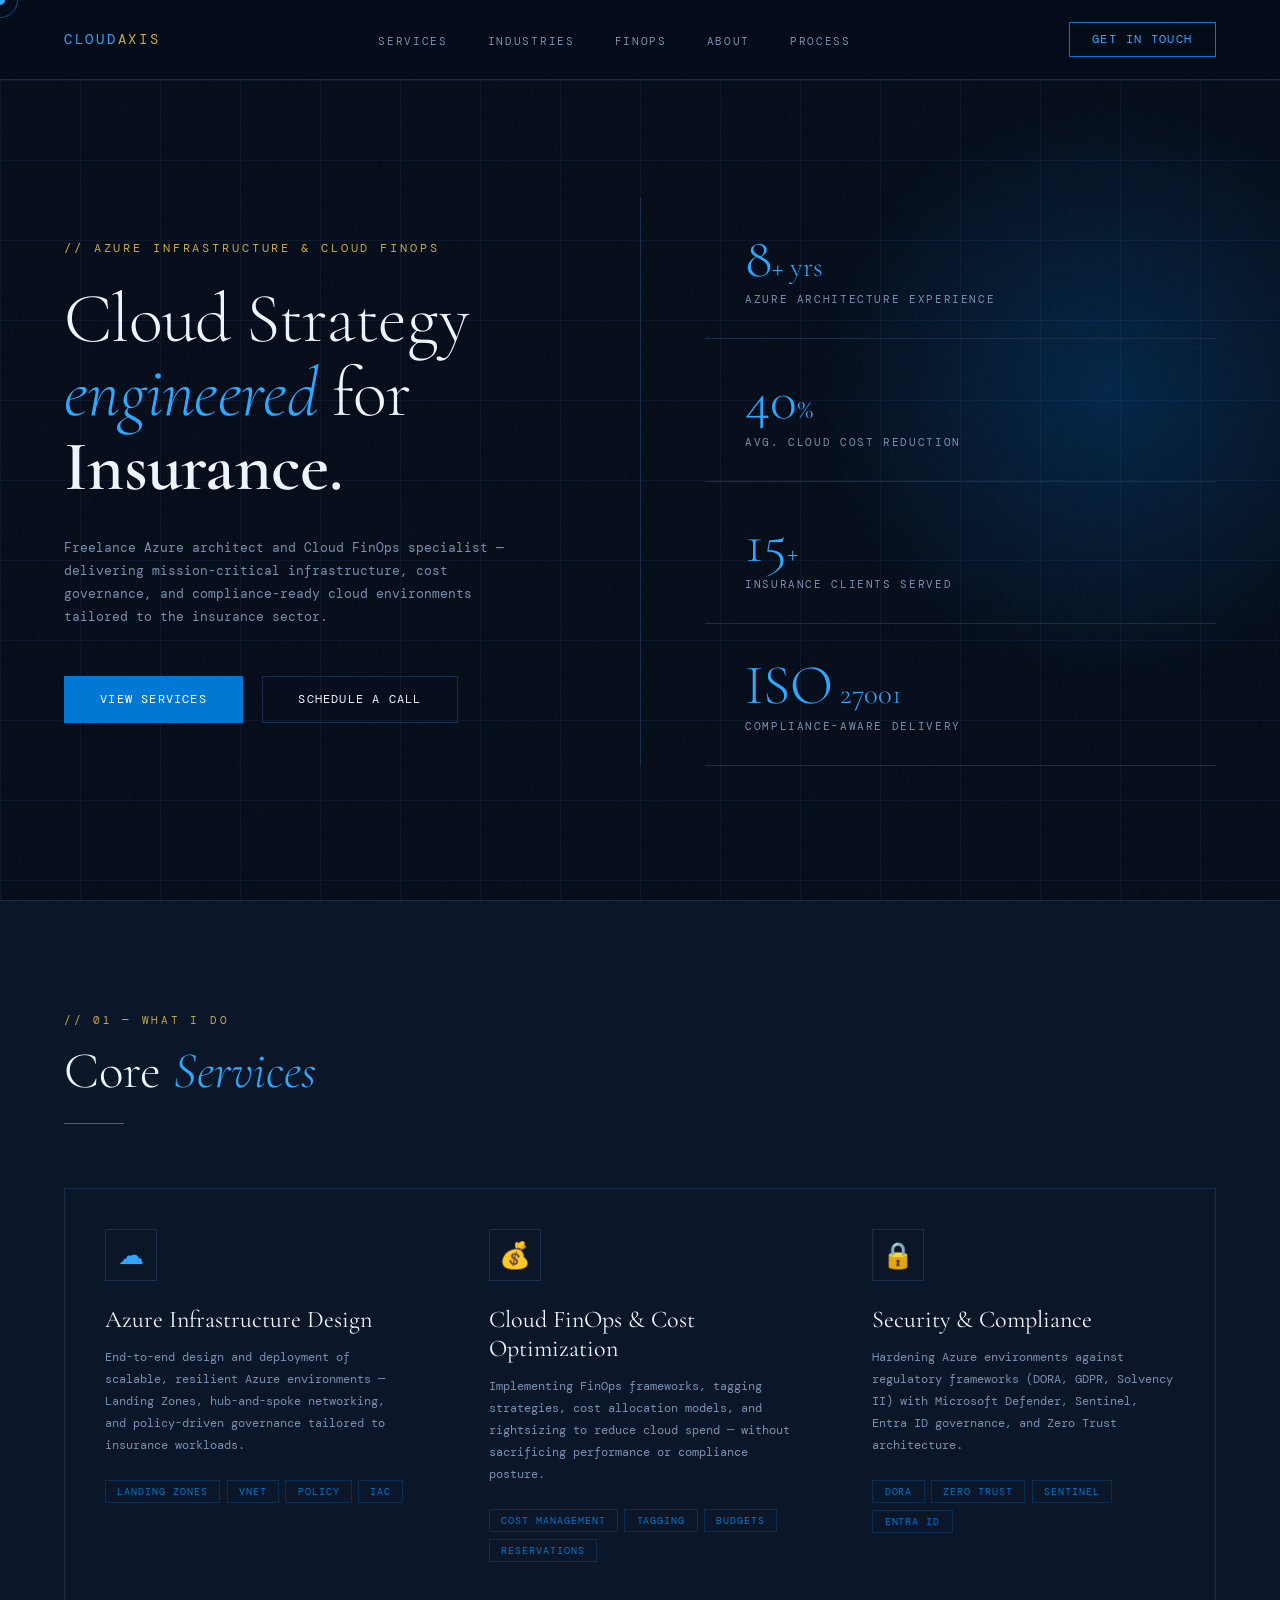
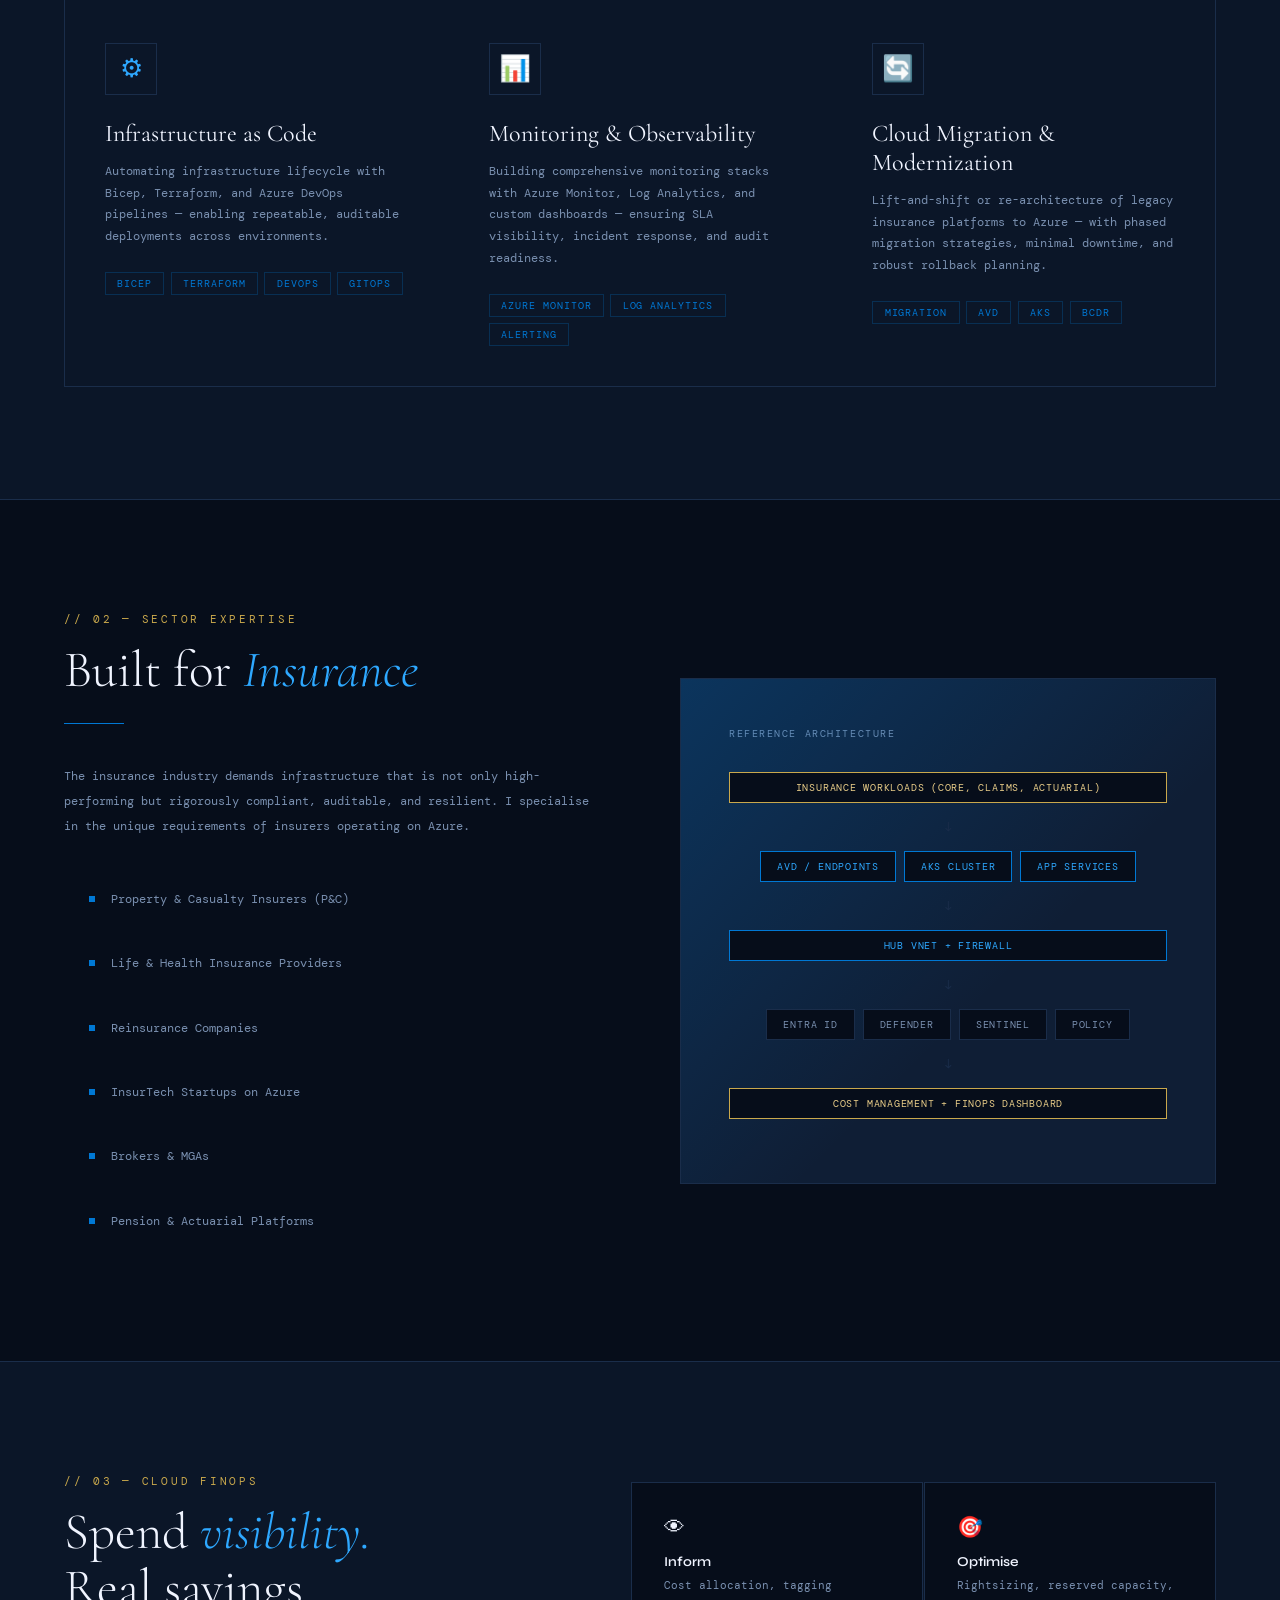
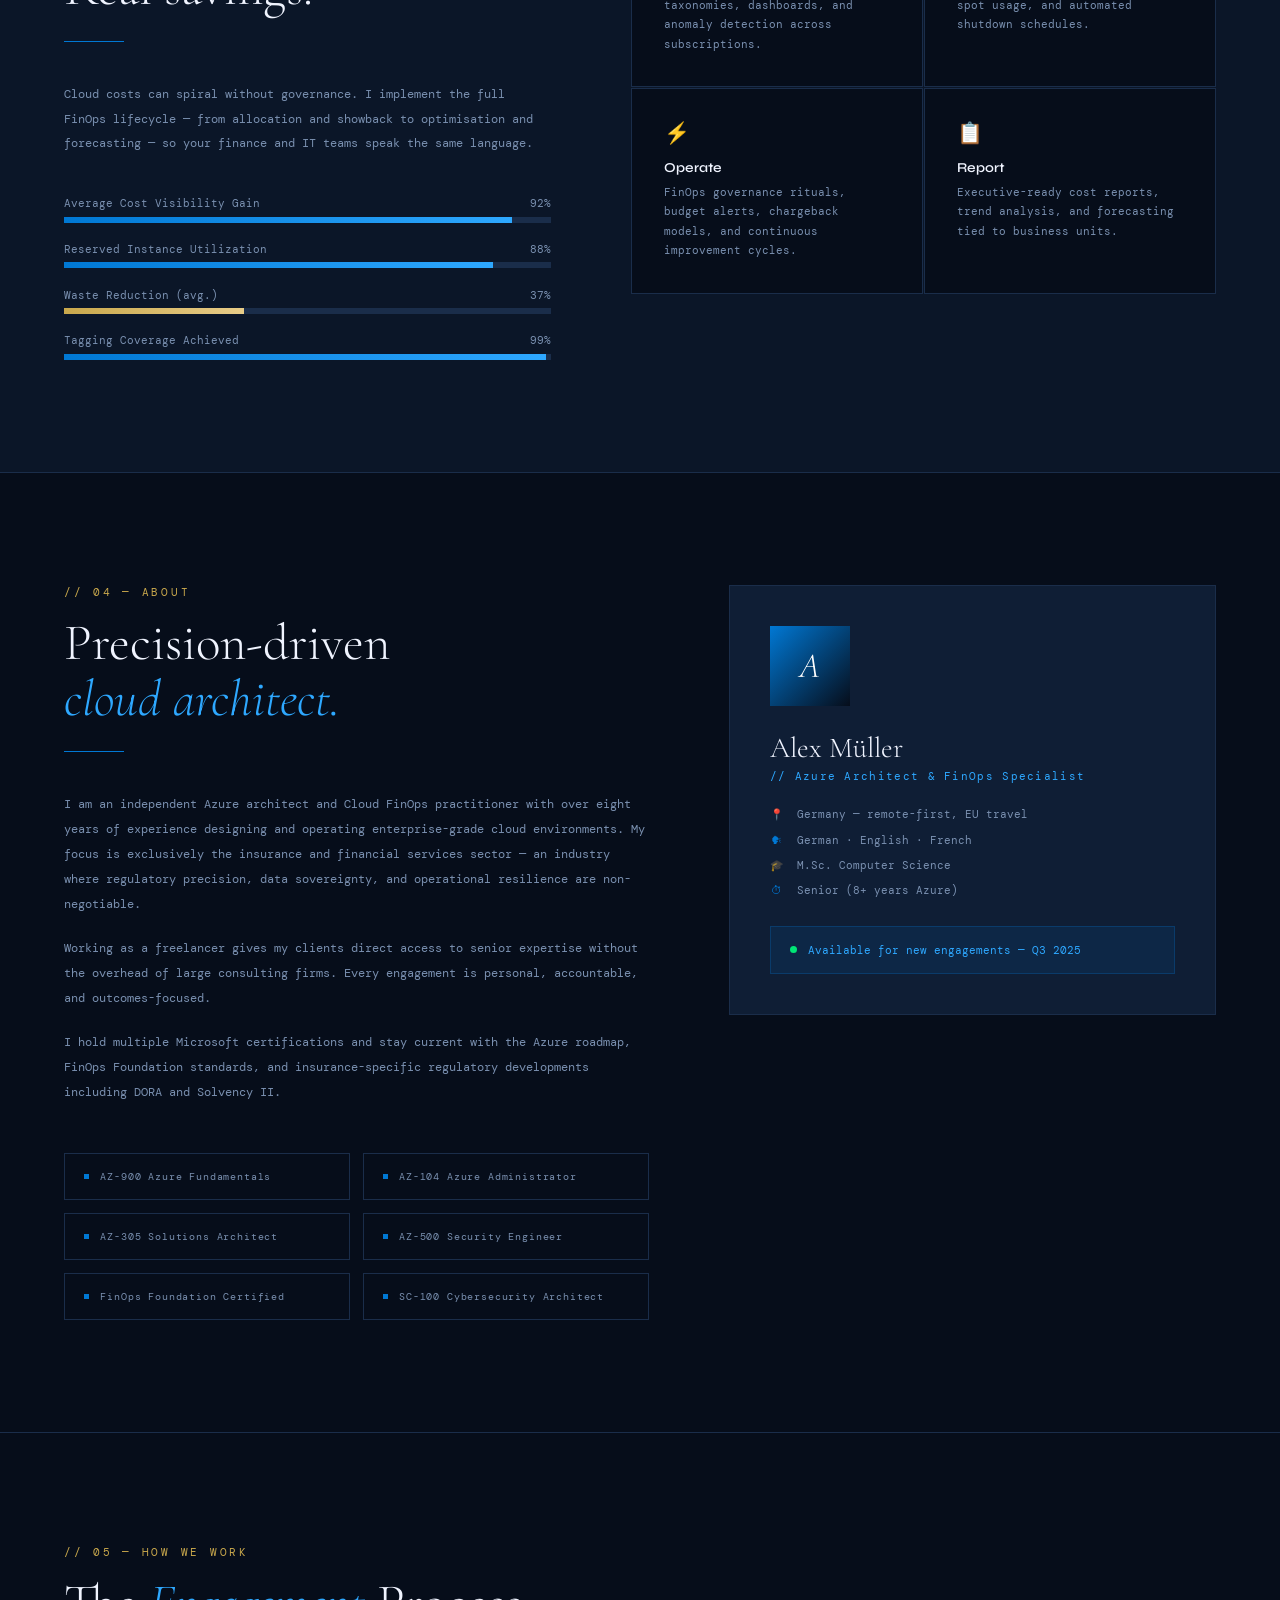
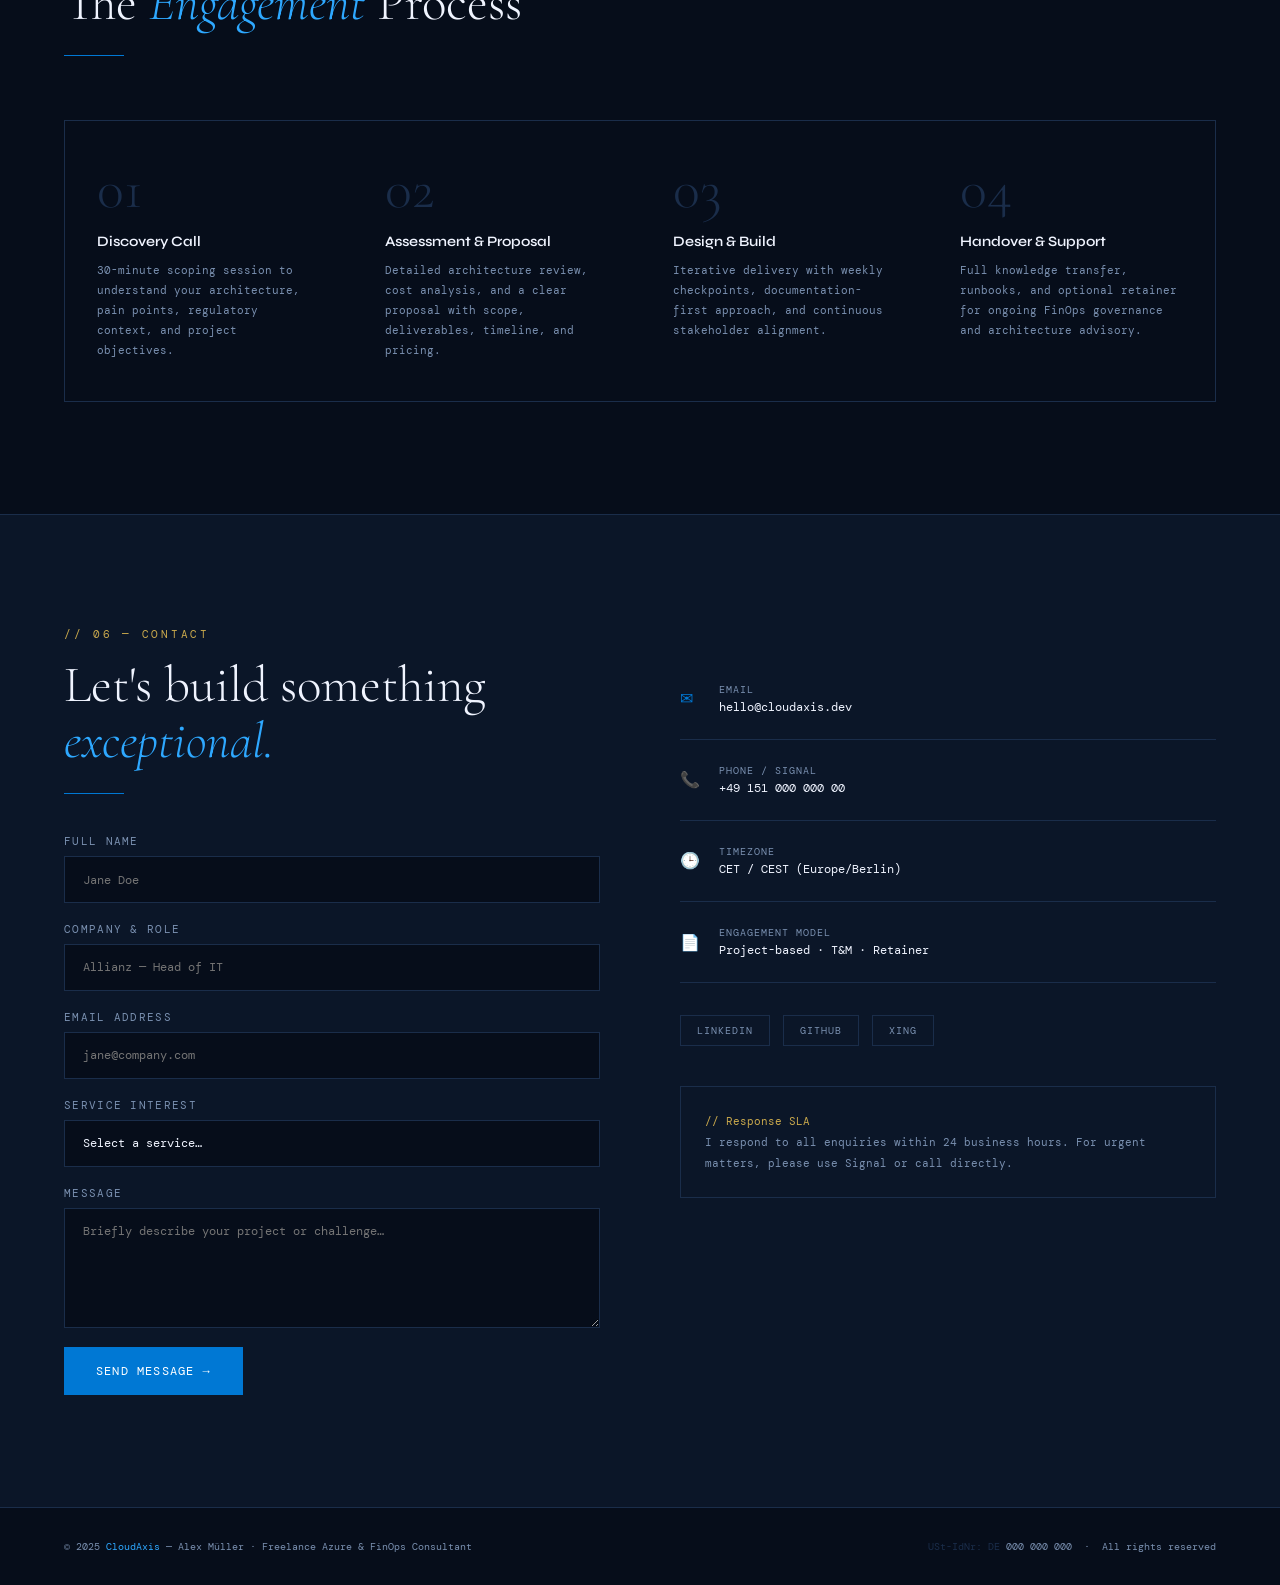
==== cloudaxis-website/index.html @ 3bf357a0 "Initial website draft via Claude" ====
<!DOCTYPE html>
<html lang="en">
<head>
  <meta charset="UTF-8" />
  <meta name="viewport" content="width=device-width, initial-scale=1.0" />
  <meta name="description" content="Freelance Azure Infrastructure & Cloud FinOps specialist for insurance companies. Expert in Azure architecture, cost optimisation, and regulatory compliance." />
  <meta name="author" content="Alex Müller" />

  <title>CloudAxis — Azure &amp; FinOps for Insurance</title>

  <!-- Fonts -->
  <link rel="preconnect" href="https://fonts.googleapis.com" />
  <link rel="preconnect" href="https://fonts.gstatic.com" crossorigin />
  <link href="https://fonts.googleapis.com/css2?family=Cormorant+Garamond:ital,wght@0,300;0,400;0,600;1,300;1,400&family=DM+Mono:wght@300;400;500&family=Syne:wght@400;600;700;800&display=swap" rel="stylesheet" />

  <!-- Stylesheet -->
  <link rel="stylesheet" href="assets/css/styles.css" />
</head>
<body>

  <!-- Custom Cursor -->
  <div id="cursor"></div>
  <div id="cursor-ring"></div>

  <!-- ── Navigation ───────────────────────────────────────── -->
  <nav>
    <div class="nav-logo">CLOUD<span>AXIS</span></div>
    <ul class="nav-links">
      <li><a href="#services">Services</a></li>
      <li><a href="#industries">Industries</a></li>
      <li><a href="#finops">FinOps</a></li>
      <li><a href="#about">About</a></li>
      <li><a href="#process">Process</a></li>
    </ul>
    <a class="nav-cta" href="#contact">Get in Touch</a>
  </nav>

  <!-- ── Hero ─────────────────────────────────────────────── -->
  <section id="hero">
    <div class="hero-glow"></div>

    <div class="hero-left">
      <p class="hero-eyebrow">// Azure Infrastructure &amp; Cloud FinOps</p>
      <h1 class="hero-title">
        Cloud Strategy<br>
        <em>engineered</em> for<br>
        <strong>Insurance.</strong>
      </h1>
      <p class="hero-sub">
        Freelance Azure architect and Cloud FinOps specialist — delivering
        mission-critical infrastructure, cost governance, and compliance-ready
        cloud environments tailored to the insurance sector.
      </p>
      <div class="hero-actions">
        <a href="#services" class="btn-primary">View Services</a>
        <a href="#contact"  class="btn-outline">Schedule a Call</a>
      </div>
    </div>

    <div class="hero-right">
      <div class="stat-card">
        <div class="stat-num">8<span>+ yrs</span></div>
        <div class="stat-label">Azure Architecture Experience</div>
      </div>
      <div class="stat-card">
        <div class="stat-num">40<span>%</span></div>
        <div class="stat-label">Avg. Cloud Cost Reduction</div>
      </div>
      <div class="stat-card">
        <div class="stat-num">15<span>+</span></div>
        <div class="stat-label">Insurance Clients Served</div>
      </div>
      <div class="stat-card">
        <div class="stat-num">ISO<span>&nbsp;27001</span></div>
        <div class="stat-label">Compliance-Aware Delivery</div>
      </div>
    </div>
  </section>

  <!-- ── Services ─────────────────────────────────────────── -->
  <section id="services">
    <div class="section-wrap">
      <p class="section-tag reveal">// 01 — What I Do</p>
      <h2 class="section-title reveal">Core <em>Services</em></h2>
      <div class="divider reveal"></div>

      <div class="services-grid">
        <div class="srv-card reveal">
          <div class="srv-icon">☁</div>
          <h3 class="srv-title">Azure Infrastructure Design</h3>
          <p class="srv-desc">End-to-end design and deployment of scalable, resilient Azure environments — Landing Zones, hub-and-spoke networking, and policy-driven governance tailored to insurance workloads.</p>
          <div class="srv-tags">
            <span class="tag">Landing Zones</span>
            <span class="tag">VNET</span>
            <span class="tag">Policy</span>
            <span class="tag">IaC</span>
          </div>
        </div>

        <div class="srv-card reveal">
          <div class="srv-icon">💰</div>
          <h3 class="srv-title">Cloud FinOps &amp; Cost Optimization</h3>
          <p class="srv-desc">Implementing FinOps frameworks, tagging strategies, cost allocation models, and rightsizing to reduce cloud spend — without sacrificing performance or compliance posture.</p>
          <div class="srv-tags">
            <span class="tag">Cost Management</span>
            <span class="tag">Tagging</span>
            <span class="tag">Budgets</span>
            <span class="tag">Reservations</span>
          </div>
        </div>

        <div class="srv-card reveal">
          <div class="srv-icon">🔒</div>
          <h3 class="srv-title">Security &amp; Compliance</h3>
          <p class="srv-desc">Hardening Azure environments against regulatory frameworks (DORA, GDPR, Solvency II) with Microsoft Defender, Sentinel, Entra ID governance, and Zero Trust architecture.</p>
          <div class="srv-tags">
            <span class="tag">DORA</span>
            <span class="tag">Zero Trust</span>
            <span class="tag">Sentinel</span>
            <span class="tag">Entra ID</span>
          </div>
        </div>

        <div class="srv-card reveal">
          <div class="srv-icon">⚙</div>
          <h3 class="srv-title">Infrastructure as Code</h3>
          <p class="srv-desc">Automating infrastructure lifecycle with Bicep, Terraform, and Azure DevOps pipelines — enabling repeatable, auditable deployments across environments.</p>
          <div class="srv-tags">
            <span class="tag">Bicep</span>
            <span class="tag">Terraform</span>
            <span class="tag">DevOps</span>
            <span class="tag">GitOps</span>
          </div>
        </div>

        <div class="srv-card reveal">
          <div class="srv-icon">📊</div>
          <h3 class="srv-title">Monitoring &amp; Observability</h3>
          <p class="srv-desc">Building comprehensive monitoring stacks with Azure Monitor, Log Analytics, and custom dashboards — ensuring SLA visibility, incident response, and audit readiness.</p>
          <div class="srv-tags">
            <span class="tag">Azure Monitor</span>
            <span class="tag">Log Analytics</span>
            <span class="tag">Alerting</span>
          </div>
        </div>

        <div class="srv-card reveal">
          <div class="srv-icon">🔄</div>
          <h3 class="srv-title">Cloud Migration &amp; Modernization</h3>
          <p class="srv-desc">Lift-and-shift or re-architecture of legacy insurance platforms to Azure — with phased migration strategies, minimal downtime, and robust rollback planning.</p>
          <div class="srv-tags">
            <span class="tag">Migration</span>
            <span class="tag">AVD</span>
            <span class="tag">AKS</span>
            <span class="tag">BCDR</span>
          </div>
        </div>
      </div>
    </div>
  </section>

  <!-- ── Industries ───────────────────────────────────────── -->
  <section id="industries">
    <div class="section-wrap">
      <div>
        <p class="section-tag reveal">// 02 — Sector Expertise</p>
        <h2 class="section-title reveal">Built for <em>Insurance</em></h2>
        <div class="divider reveal"></div>
        <p class="about-body reveal" style="margin-top:0">
          The insurance industry demands infrastructure that is not only high-performing but rigorously compliant, auditable, and resilient. I specialise in the unique requirements of insurers operating on Azure.
        </p>
        <div class="ind-list reveal">
          <div class="ind-item">Property &amp; Casualty Insurers (P&amp;C)</div>
          <div class="ind-item">Life &amp; Health Insurance Providers</div>
          <div class="ind-item">Reinsurance Companies</div>
          <div class="ind-item">InsurTech Startups on Azure</div>
          <div class="ind-item">Brokers &amp; MGAs</div>
          <div class="ind-item">Pension &amp; Actuarial Platforms</div>
        </div>
      </div>

      <div class="ind-visual reveal">
        <p style="font-family:var(--font-mono);font-size:.65rem;color:var(--muted);letter-spacing:.15em;text-transform:uppercase;margin-bottom:2rem">Reference Architecture</p>
        <div class="arch-diagram">
          <div class="arch-row">
            <div class="arch-box gold" style="width:100%;text-align:center">Insurance Workloads (Core, Claims, Actuarial)</div>
          </div>
          <div class="arch-row"><div class="arch-arrow">↓</div></div>
          <div class="arch-row" style="gap:.5rem">
            <div class="arch-box azure">AVD / Endpoints</div>
            <div class="arch-box azure">AKS Cluster</div>
            <div class="arch-box azure">App Services</div>
          </div>
          <div class="arch-row"><div class="arch-arrow">↓</div></div>
          <div class="arch-row">
            <div class="arch-box azure" style="flex:1">Hub VNET + Firewall</div>
          </div>
          <div class="arch-row"><div class="arch-arrow">↓</div></div>
          <div class="arch-row" style="gap:.5rem">
            <div class="arch-box">Entra ID</div>
            <div class="arch-box">Defender</div>
            <div class="arch-box">Sentinel</div>
            <div class="arch-box">Policy</div>
          </div>
          <div class="arch-row"><div class="arch-arrow">↓</div></div>
          <div class="arch-row">
            <div class="arch-box gold" style="flex:1">Cost Management + FinOps Dashboard</div>
          </div>
        </div>
      </div>
    </div>
  </section>

  <!-- ── FinOps ────────────────────────────────────────────── -->
  <section id="finops">
    <div class="section-wrap">
      <div class="finops-inner">
        <div>
          <p class="section-tag reveal">// 03 — Cloud FinOps</p>
          <h2 class="section-title reveal">Spend <em>visibility.</em><br>Real savings.</h2>
          <div class="divider reveal"></div>
          <p class="about-body reveal" style="margin-top:0">
            Cloud costs can spiral without governance. I implement the full FinOps lifecycle — from allocation and showback to optimisation and forecasting — so your finance and IT teams speak the same language.
          </p>
          <div class="finops-bars reveal">
            <div>
              <div class="fbar-label"><span>Average Cost Visibility Gain</span><span>92%</span></div>
              <div class="fbar-track"><div class="fbar-fill" data-width="92"></div></div>
            </div>
            <div>
              <div class="fbar-label"><span>Reserved Instance Utilization</span><span>88%</span></div>
              <div class="fbar-track"><div class="fbar-fill" data-width="88"></div></div>
            </div>
            <div>
              <div class="fbar-label"><span>Waste Reduction (avg.)</span><span>37%</span></div>
              <div class="fbar-track"><div class="fbar-fill gold-bar" data-width="37"></div></div>
            </div>
            <div>
              <div class="fbar-label"><span>Tagging Coverage Achieved</span><span>99%</span></div>
              <div class="fbar-track"><div class="fbar-fill" data-width="99"></div></div>
            </div>
          </div>
        </div>

        <div class="finops-pillars reveal">
          <div class="pillar">
            <div class="pillar-icon">👁</div>
            <div class="pillar-title">Inform</div>
            <div class="pillar-desc">Cost allocation, tagging taxonomies, dashboards, and anomaly detection across subscriptions.</div>
          </div>
          <div class="pillar">
            <div class="pillar-icon">🎯</div>
            <div class="pillar-title">Optimise</div>
            <div class="pillar-desc">Rightsizing, reserved capacity, spot usage, and automated shutdown schedules.</div>
          </div>
          <div class="pillar">
            <div class="pillar-icon">⚡</div>
            <div class="pillar-title">Operate</div>
            <div class="pillar-desc">FinOps governance rituals, budget alerts, chargeback models, and continuous improvement cycles.</div>
          </div>
          <div class="pillar">
            <div class="pillar-icon">📋</div>
            <div class="pillar-title">Report</div>
            <div class="pillar-desc">Executive-ready cost reports, trend analysis, and forecasting tied to business units.</div>
          </div>
        </div>
      </div>
    </div>
  </section>

  <!-- ── About ─────────────────────────────────────────────── -->
  <section id="about">
    <div class="section-wrap">
      <div>
        <p class="section-tag reveal">// 04 — About</p>
        <h2 class="section-title reveal">Precision-driven<br><em>cloud architect.</em></h2>
        <div class="divider reveal"></div>
        <div class="about-body reveal">
          <p>I am an independent Azure architect and Cloud FinOps practitioner with over eight years of experience designing and operating enterprise-grade cloud environments. My focus is exclusively the insurance and financial services sector — an industry where regulatory precision, data sovereignty, and operational resilience are non-negotiable.</p>
          <p>Working as a freelancer gives my clients direct access to senior expertise without the overhead of large consulting firms. Every engagement is personal, accountable, and outcomes-focused.</p>
          <p>I hold multiple Microsoft certifications and stay current with the Azure roadmap, FinOps Foundation standards, and insurance-specific regulatory developments including DORA and Solvency II.</p>
        </div>
        <div class="cert-grid reveal">
          <div class="cert"><span class="cert-dot"></span>AZ-900 Azure Fundamentals</div>
          <div class="cert"><span class="cert-dot"></span>AZ-104 Azure Administrator</div>
          <div class="cert"><span class="cert-dot"></span>AZ-305 Solutions Architect</div>
          <div class="cert"><span class="cert-dot"></span>AZ-500 Security Engineer</div>
          <div class="cert"><span class="cert-dot"></span>FinOps Foundation Certified</div>
          <div class="cert"><span class="cert-dot"></span>SC-100 Cybersecurity Architect</div>
        </div>
      </div>

      <div>
        <div class="profile-panel reveal">
          <div class="profile-avatar">A</div>
          <div class="profile-name">Alex Müller</div>
          <div class="profile-role">// Azure Architect &amp; FinOps Specialist</div>
          <div class="profile-meta">
            <div class="meta-row"><span class="meta-icon">📍</span> Germany — remote-first, EU travel</div>
            <div class="meta-row"><span class="meta-icon">🗣</span> German · English · French</div>
            <div class="meta-row"><span class="meta-icon">🎓</span> M.Sc. Computer Science</div>
            <div class="meta-row"><span class="meta-icon">⏱</span> Senior (8+ years Azure)</div>
          </div>
          <div class="profile-availability">
            <div class="avail-dot"></div>
            Available for new engagements — Q3 2025
          </div>
        </div>
      </div>
    </div>
  </section>

  <!-- ── Process ───────────────────────────────────────────── -->
  <section id="process">
    <div class="section-wrap">
      <p class="section-tag reveal">// 05 — How We Work</p>
      <h2 class="section-title reveal">The <em>Engagement</em> Process</h2>
      <div class="divider reveal"></div>

      <div class="process-steps">
        <div class="step reveal">
          <div class="step-num">01</div>
          <div class="step-title">Discovery Call</div>
          <div class="step-desc">30-minute scoping session to understand your architecture, pain points, regulatory context, and project objectives.</div>
        </div>
        <div class="step reveal" style="transition-delay:.1s">
          <div class="step-num">02</div>
          <div class="step-title">Assessment &amp; Proposal</div>
          <div class="step-desc">Detailed architecture review, cost analysis, and a clear proposal with scope, deliverables, timeline, and pricing.</div>
        </div>
        <div class="step reveal" style="transition-delay:.2s">
          <div class="step-num">03</div>
          <div class="step-title">Design &amp; Build</div>
          <div class="step-desc">Iterative delivery with weekly checkpoints, documentation-first approach, and continuous stakeholder alignment.</div>
        </div>
        <div class="step reveal" style="transition-delay:.3s">
          <div class="step-num">04</div>
          <div class="step-title">Handover &amp; Support</div>
          <div class="step-desc">Full knowledge transfer, runbooks, and optional retainer for ongoing FinOps governance and architecture advisory.</div>
        </div>
      </div>
    </div>
  </section>

  <!-- ── Contact ───────────────────────────────────────────── -->
  <section id="contact">
    <div class="section-wrap">
      <div class="contact-inner">
        <div>
          <p class="section-tag reveal">// 06 — Contact</p>
          <h2 class="section-title reveal">Let's build something<br><em>exceptional.</em></h2>
          <div class="divider reveal"></div>

          <form class="contact-form reveal">
            <div class="form-field">
              <label for="contact-name">Full Name</label>
              <input id="contact-name" type="text" placeholder="Jane Doe" autocomplete="name" />
            </div>
            <div class="form-field">
              <label for="contact-company">Company &amp; Role</label>
              <input id="contact-company" type="text" placeholder="Allianz — Head of IT" autocomplete="organization" />
            </div>
            <div class="form-field">
              <label for="contact-email">Email Address</label>
              <input id="contact-email" type="email" placeholder="jane@company.com" autocomplete="email" />
            </div>
            <div class="form-field">
              <label for="contact-service">Service Interest</label>
              <select id="contact-service">
                <option value="">Select a service…</option>
                <option>Azure Infrastructure Design</option>
                <option>Cloud FinOps &amp; Cost Optimization</option>
                <option>Security &amp; Compliance</option>
                <option>Infrastructure as Code</option>
                <option>Cloud Migration</option>
                <option>General Consulting</option>
              </select>
            </div>
            <div class="form-field">
              <label for="contact-message">Message</label>
              <textarea id="contact-message" placeholder="Briefly describe your project or challenge…"></textarea>
            </div>
            <button type="submit" class="btn-submit">Send Message →</button>
          </form>
        </div>

        <div class="contact-info reveal">
          <div class="contact-detail">
            <span class="ci-icon">✉</span>
            <div>
              <div class="ci-label">EMAIL</div>
              <!-- ⚠️ Replace with your real email address -->
              <div class="ci-val">hello@cloudaxis.dev</div>
            </div>
          </div>
          <div class="contact-detail">
            <span class="ci-icon">📞</span>
            <div>
              <div class="ci-label">PHONE / SIGNAL</div>
              <div class="ci-val">+49 151 000 000 00</div>
            </div>
          </div>
          <div class="contact-detail">
            <span class="ci-icon">🕒</span>
            <div>
              <div class="ci-label">TIMEZONE</div>
              <div class="ci-val">CET / CEST (Europe/Berlin)</div>
            </div>
          </div>
          <div class="contact-detail">
            <span class="ci-icon">📄</span>
            <div>
              <div class="ci-label">ENGAGEMENT MODEL</div>
              <div class="ci-val">Project-based · T&amp;M · Retainer</div>
            </div>
          </div>

          <div class="contact-social">
            <a class="soc-btn" href="#" target="_blank" rel="noopener noreferrer">LinkedIn</a>
            <a class="soc-btn" href="#" target="_blank" rel="noopener noreferrer">GitHub</a>
            <a class="soc-btn" href="#" target="_blank" rel="noopener noreferrer">XING</a>
          </div>

          <div class="response-sla">
            <span class="response-sla-tag">// Response SLA</span><br>
            I respond to all enquiries within 24 business hours. For urgent matters, please use Signal or call directly.
          </div>
        </div>
      </div>
    </div>
  </section>

  <!-- ── Footer ───────────────────────────────────────────── -->
  <footer>
    <div>
      © 2025 <span class="footer-brand">CloudAxis</span> — Alex Müller · Freelance Azure &amp; FinOps Consultant
    </div>
    <div>
      <span class="footer-vat">USt-IdNr: DE</span> 000 000 000 &nbsp;·&nbsp; All rights reserved
    </div>
  </footer>

  <!-- Script (deferred — runs after HTML is parsed) -->
  <script src="assets/js/main.js" defer></script>

</body>
</html>
---- cloudaxis-website/assets/css/styles.css ----
/* ============================================================
   CloudAxis — Main Stylesheet
   Author:  Alex Müller
   Updated: 2025
   ============================================================ */

/* ── Reset & Box Model ── */
*, *::before, *::after {
  box-sizing: border-box;
  margin: 0;
  padding: 0;
}

/* ── Design Tokens ── */
:root {
  --navy:       #060d1a;
  --navy-mid:   #0b1628;
  --navy-card:  #0f1e35;
  --azure:      #0078d4;
  --azure-lt:   #2ea8ff;
  --azure-glow: #0078d440;
  --gold:       #c9a84c;
  --gold-lt:    #e8cc88;
  --white:      #f0f4ff;
  --muted:      #7a90b0;
  --border:     #1a2d4a;

  --font-mono:  'DM Mono', monospace;
  --font-serif: 'Cormorant Garamond', serif;
  --font-sans:  'Syne', sans-serif;
}

/* ── Base ── */
html { scroll-behavior: smooth; }

body {
  background:   var(--navy);
  color:        var(--white);
  font-family:  var(--font-sans);
  overflow-x:   hidden;
  cursor:       none;
}

/* ── Custom Cursor ── */
#cursor {
  position:       fixed;
  width:          10px;
  height:         10px;
  background:     var(--azure-lt);
  border-radius:  50%;
  pointer-events: none;
  z-index:        9999;
  transform:      translate(-50%, -50%);
  transition:     width .2s, height .2s, background .2s;
  mix-blend-mode: screen;
}
#cursor-ring {
  position:       fixed;
  width:          36px;
  height:         36px;
  border:         1px solid var(--azure);
  border-radius:  50%;
  pointer-events: none;
  z-index:        9998;
  transform:      translate(-50%, -50%);
  transition:     transform .12s ease, width .25s, height .25s, opacity .25s;
  opacity:        .6;
}
body:hover #cursor { opacity: 1; }

/* ── Background Effects ── */
/* Noise overlay */
body::before {
  content: '';
  position: fixed;
  inset: 0;
  background-image: url("data:image/svg+xml,%3Csvg viewBox='0 0 256 256' xmlns='http://www.w3.org/2000/svg'%3E%3Cfilter id='n'%3E%3CfeTurbulence type='fractalNoise' baseFrequency='0.9' numOctaves='4' stitchTiles='stitch'/%3E%3C/filter%3E%3Crect width='100%25' height='100%25' filter='url(%23n)' opacity='1'/%3E%3C/svg%3E");
  opacity: .025;
  pointer-events: none;
  z-index: 0;
}
/* Grid lines */
body::after {
  content: '';
  position: fixed;
  inset: 0;
  background-image:
    linear-gradient(var(--border) 1px, transparent 1px),
    linear-gradient(90deg, var(--border) 1px, transparent 1px);
  background-size: 80px 80px;
  opacity: .35;
  pointer-events: none;
  z-index: 0;
}

/* ── Navigation ── */
nav {
  position:        fixed;
  top: 0; left: 0; right: 0;
  z-index:         100;
  display:         flex;
  align-items:     center;
  justify-content: space-between;
  padding:         1.4rem 4rem;
  backdrop-filter: blur(20px);
  border-bottom:   1px solid var(--border);
  background:      #060d1acc;
}
.nav-logo {
  font-family:     var(--font-mono);
  font-size:       .85rem;
  letter-spacing:  .2em;
  color:           var(--azure-lt);
}
.nav-logo span { color: var(--gold); }

.nav-links {
  display:    flex;
  gap:        2.5rem;
  list-style: none;
}
.nav-links a {
  font-family:    var(--font-mono);
  font-size:      .7rem;
  letter-spacing: .15em;
  color:          var(--muted);
  text-decoration:none;
  text-transform: uppercase;
  transition:     color .2s;
}
.nav-links a:hover { color: var(--white); }

.nav-cta {
  font-family:    var(--font-mono);
  font-size:      .72rem;
  letter-spacing: .12em;
  color:          var(--azure-lt);
  border:         1px solid var(--azure);
  padding:        .55rem 1.4rem;
  text-decoration:none;
  text-transform: uppercase;
  transition:     background .2s, color .2s;
}
.nav-cta:hover { background: var(--azure); color: #fff; }

/* ── Animations ── */
@keyframes fadeUp {
  from { opacity: 0; transform: translateY(24px); }
  to   { opacity: 1; transform: translateY(0); }
}
@keyframes pulse {
  0%, 100% { transform: scale(1);    opacity: .5; }
  50%       { transform: scale(1.15); opacity: .8; }
}
@keyframes blink {
  0%, 100% { opacity: 1; }
  50%       { opacity: .3; }
}

/* ── Hero ── */
#hero {
  min-height:            100vh;
  display:               grid;
  grid-template-columns: 1fr 1fr;
  align-items:           center;
  padding:               10rem 4rem 6rem;
  position:              relative;
  overflow:              hidden;
}
.hero-glow {
  position:       absolute;
  right: -10%; top: 10%;
  width:          600px;
  height:         600px;
  background:     radial-gradient(circle, var(--azure-glow) 0%, transparent 70%);
  pointer-events: none;
  animation:      pulse 6s ease-in-out infinite;
}
.hero-eyebrow {
  font-family:    var(--font-mono);
  font-size:      .72rem;
  letter-spacing: .25em;
  color:          var(--gold);
  text-transform: uppercase;
  margin-bottom:  1.6rem;
  opacity:        0;
  animation:      fadeUp .8s .2s forwards;
}
.hero-title {
  font-family:    var(--font-serif);
  font-weight:    300;
  font-size:      clamp(3.2rem, 5.5vw, 5.8rem);
  line-height:    1.05;
  letter-spacing: -.01em;
  opacity:        0;
  animation:      fadeUp .8s .4s forwards;
}
.hero-title em     { font-style: italic; color: var(--azure-lt); }
.hero-title strong { font-weight: 600; display: block; }

.hero-sub {
  margin-top:  2rem;
  font-family: var(--font-mono);
  font-size:   .8rem;
  color:       var(--muted);
  line-height: 1.8;
  max-width:   460px;
  opacity:     0;
  animation:   fadeUp .8s .6s forwards;
}
.hero-actions {
  display:    flex;
  gap:        1.2rem;
  margin-top: 3rem;
  opacity:    0;
  animation:  fadeUp .8s .8s forwards;
}

/* Buttons */
.btn-primary {
  background:     var(--azure);
  color:          #fff;
  font-family:    var(--font-mono);
  font-size:      .75rem;
  letter-spacing: .1em;
  padding:        .9rem 2.2rem;
  text-decoration:none;
  text-transform: uppercase;
  border:         1px solid var(--azure);
  transition:     background .2s, transform .15s;
}
.btn-primary:hover { background: var(--azure-lt); transform: translateY(-2px); }

.btn-outline {
  color:          var(--white);
  border:         1px solid var(--border);
  font-family:    var(--font-mono);
  font-size:      .75rem;
  letter-spacing: .1em;
  padding:        .9rem 2.2rem;
  text-decoration:none;
  text-transform: uppercase;
  transition:     border-color .2s, transform .15s;
}
.btn-outline:hover { border-color: var(--azure); transform: translateY(-2px); }

/* Hero Stats Panel */
.hero-right {
  display:        flex;
  flex-direction: column;
  gap:            1px;
  padding-left:   4rem;
  border-left:    1px solid var(--border);
  opacity:        0;
  animation:      fadeUp .8s 1s forwards;
}
.stat-card {
  padding:    2rem 2.5rem;
  border-bottom: 1px solid var(--border);
  position:   relative;
  overflow:   hidden;
  transition: background .2s;
}
.stat-card:hover { background: var(--navy-card); }
.stat-card::before {
  content:          '';
  position:         absolute;
  left: 0; top: 0; bottom: 0;
  width:            3px;
  background:       var(--azure);
  transform:        scaleY(0);
  transform-origin: top;
  transition:       transform .35s;
}
.stat-card:hover::before { transform: scaleY(1); }

.stat-num {
  font-family:  var(--font-serif);
  font-size:    3.5rem;
  font-weight:  300;
  color:        var(--azure-lt);
  line-height:  1;
}
.stat-num span { font-size: 1.8rem; }
.stat-label {
  font-family:    var(--font-mono);
  font-size:      .68rem;
  letter-spacing: .15em;
  color:          var(--muted);
  text-transform: uppercase;
  margin-top:     .4rem;
}

/* ── Section Commons ── */
section { position: relative; z-index: 1; }

.section-wrap {
  max-width: 1280px;
  margin:    0 auto;
  padding:   7rem 4rem;
}
.section-tag {
  font-family:    var(--font-mono);
  font-size:      .68rem;
  letter-spacing: .25em;
  color:          var(--gold);
  text-transform: uppercase;
  margin-bottom:  1rem;
}
.section-title {
  font-family:  var(--font-serif);
  font-weight:  300;
  font-size:    clamp(2.4rem, 4vw, 3.8rem);
  line-height:  1.1;
}
.section-title em { font-style: italic; color: var(--azure-lt); }

.divider {
  width:      60px;
  height:     1px;
  background: var(--azure);
  margin:     1.5rem 0 2.5rem;
}

/* ── Services ── */
#services {
  background:    var(--navy-mid);
  border-top:    1px solid var(--border);
  border-bottom: 1px solid var(--border);
}
.services-grid {
  display:               grid;
  grid-template-columns: repeat(3, 1fr);
  gap:                   1px;
  margin-top:            4rem;
  border:                1px solid var(--border);
}
.srv-card {
  padding:    2.5rem;
  position:   relative;
  overflow:   hidden;
  transition: background .25s;
  background: var(--navy-mid);
}
.srv-card:hover { background: var(--navy-card); }
.srv-icon {
  font-size:       1.6rem;
  margin-bottom:   1.5rem;
  width:           52px;
  height:          52px;
  display:         flex;
  align-items:     center;
  justify-content: center;
  border:          1px solid var(--border);
  color:           var(--azure-lt);
  transition:      border-color .25s, background .25s;
}
.srv-card:hover .srv-icon { border-color: var(--azure); background: var(--azure-glow); }

.srv-title {
  font-family:  var(--font-serif);
  font-size:    1.5rem;
  font-weight:  400;
  margin-bottom:.8rem;
}
.srv-desc {
  font-family: var(--font-mono);
  font-size:   .72rem;
  color:       var(--muted);
  line-height: 1.9;
}
.srv-tags {
  display:    flex;
  flex-wrap:  wrap;
  gap:        .4rem;
  margin-top: 1.5rem;
}
.tag {
  font-family:    var(--font-mono);
  font-size:      .62rem;
  letter-spacing: .1em;
  color:          var(--azure);
  border:         1px solid var(--azure-glow);
  padding:        .25rem .7rem;
  text-transform: uppercase;
}

/* ── Industries ── */
#industries .section-wrap {
  display:               grid;
  grid-template-columns: 1fr 1fr;
  gap:                   5rem;
  align-items:           center;
}
.ind-list {
  margin-top:     2rem;
  display:        flex;
  flex-direction: column;
  gap:            .5rem;
}
.ind-item {
  display:     flex;
  align-items: center;
  gap:         1rem;
  padding:     1.2rem 1.5rem;
  border:      1px solid transparent;
  cursor:      default;
  transition:  border-color .2s, background .2s;
  font-family: var(--font-mono);
  font-size:   .78rem;
  color:       var(--muted);
}
.ind-item:hover { border-color: var(--border); background: var(--navy-card); color: var(--white); }
.ind-item::before {
  content:    '';
  width:      6px;
  height:     6px;
  background: var(--azure);
  flex-shrink:0;
  transition: background .2s;
}
.ind-item:hover::before { background: var(--gold); }

.ind-visual {
  background: var(--navy-card);
  border:     1px solid var(--border);
  padding:    3rem;
  position:   relative;
  overflow:   hidden;
}
.ind-visual::before {
  content:    '';
  position:   absolute;
  inset:      0;
  background: linear-gradient(135deg, var(--azure-glow) 0%, transparent 60%);
}
.arch-diagram { position: relative; z-index: 1; }
.arch-row {
  display:         flex;
  gap:             1rem;
  margin-bottom:   1rem;
  align-items:     center;
  justify-content: center;
}
.arch-box {
  font-family:    var(--font-mono);
  font-size:      .6rem;
  letter-spacing: .08em;
  text-transform: uppercase;
  padding:        .5rem 1rem;
  border:         1px solid var(--border);
  color:          var(--muted);
  text-align:     center;
  background:     var(--navy);
}
.arch-box.azure { border-color: var(--azure);  color: var(--azure-lt); }
.arch-box.gold  { border-color: var(--gold);   color: var(--gold-lt);  }
.arch-arrow     { color: var(--border); font-size: .8rem; }

/* ── FinOps ── */
#finops {
  background:    var(--navy-mid);
  border-top:    1px solid var(--border);
  border-bottom: 1px solid var(--border);
}
.finops-inner {
  display:               grid;
  grid-template-columns: 1fr 1.2fr;
  gap:                   5rem;
  align-items:           start;
}
.finops-bars {
  display:        flex;
  flex-direction: column;
  gap:            1.2rem;
  margin-top:     2.5rem;
}
.fbar-label {
  display:         flex;
  justify-content: space-between;
  font-family:     var(--font-mono);
  font-size:       .68rem;
  color:           var(--muted);
  margin-bottom:   .4rem;
}
.fbar-track {
  height:   6px;
  background: var(--border);
  position: relative;
  overflow: hidden;
}
.fbar-fill {
  height:     100%;
  background: linear-gradient(90deg, var(--azure), var(--azure-lt));
  width:      0;
  transition: width 1.4s cubic-bezier(.25, .8, .25, 1);
}
.fbar-fill.gold-bar {
  background: linear-gradient(90deg, var(--gold), var(--gold-lt));
}
.finops-pillars {
  display:               grid;
  grid-template-columns: 1fr 1fr;
  gap:                   1px;
  margin-top:            .5rem;
}
.pillar {
  padding:    2rem;
  background: var(--navy);
  border:     1px solid var(--border);
  transition: background .2s;
}
.pillar:hover { background: var(--navy-card); }
.pillar-icon  { font-size: 1.3rem; margin-bottom: .8rem; }
.pillar-title { font-family: var(--font-sans); font-size: .85rem; font-weight: 600; margin-bottom: .4rem; }
.pillar-desc  { font-family: var(--font-mono); font-size: .68rem; color: var(--muted); line-height: 1.8; }

/* ── About ── */
#about .section-wrap {
  display:               grid;
  grid-template-columns: 1.2fr 1fr;
  gap:                   5rem;
  align-items:           start;
}
.about-body {
  font-family: var(--font-mono);
  font-size:   .78rem;
  color:       var(--muted);
  line-height: 2;
  margin-top:  1.5rem;
}
.about-body p + p { margin-top: 1.2rem; }

.cert-grid {
  display:               grid;
  grid-template-columns: 1fr 1fr;
  gap:                   .8rem;
  margin-top:            3rem;
}
.cert {
  padding:        1rem 1.2rem;
  border:         1px solid var(--border);
  font-family:    var(--font-mono);
  font-size:      .65rem;
  letter-spacing: .08em;
  color:          var(--muted);
  transition:     border-color .2s, color .2s;
  display:        flex;
  align-items:    center;
  gap:            .7rem;
}
.cert:hover    { border-color: var(--azure); color: var(--azure-lt); }
.cert-dot      { width: 5px; height: 5px; background: var(--azure); flex-shrink: 0; }

.profile-panel {
  background: var(--navy-card);
  border:     1px solid var(--border);
  padding:    2.5rem;
  position:   sticky;
  top:        7rem;
}
.profile-avatar {
  width:           80px;
  height:          80px;
  background:      linear-gradient(135deg, var(--azure), var(--navy));
  display:         flex;
  align-items:     center;
  justify-content: center;
  font-family:     var(--font-serif);
  font-size:       2.2rem;
  color:           #fff;
  margin-bottom:   1.5rem;
  font-weight:     300;
  font-style:      italic;
}
.profile-name { font-family: var(--font-serif); font-size: 1.8rem; font-weight: 300; }
.profile-role {
  font-family:    var(--font-mono);
  font-size:      .68rem;
  color:          var(--azure-lt);
  letter-spacing: .12em;
  margin-top:     .3rem;
}
.profile-meta {
  margin-top:     1.5rem;
  display:        flex;
  flex-direction: column;
  gap:            .7rem;
}
.meta-row {
  display:     flex;
  align-items: center;
  gap:         .8rem;
  font-family: var(--font-mono);
  font-size:   .68rem;
  color:       var(--muted);
}
.meta-icon { color: var(--azure); width: 14px; text-align: center; }

.profile-availability {
  margin-top:  1.8rem;
  padding:     1rem 1.2rem;
  background:  rgba(0, 120, 212, .1);
  border:      1px solid var(--azure-glow);
  font-family: var(--font-mono);
  font-size:   .68rem;
  color:       var(--azure-lt);
  display:     flex;
  align-items: center;
  gap:         .7rem;
}
.avail-dot {
  width:        7px;
  height:       7px;
  background:   #00e676;
  border-radius:50%;
  flex-shrink:  0;
  animation:    blink 2s infinite;
}

/* ── Process ── */
#process { border-top: 1px solid var(--border); }
.process-steps {
  display:               grid;
  grid-template-columns: repeat(4, 1fr);
  gap:                   1px;
  margin-top:            4rem;
  border:                1px solid var(--border);
}
.step {
  padding:    2.5rem 2rem;
  background: var(--navy);
  position:   relative;
  transition: background .2s;
}
.step:hover { background: var(--navy-card); }
.step-num {
  font-family:  var(--font-serif);
  font-size:    3.5rem;
  font-weight:  300;
  color:        var(--border);
  line-height:  1;
  margin-bottom:1rem;
  transition:   color .2s;
}
.step:hover .step-num { color: var(--azure-glow); }
.step-title { font-family: var(--font-sans); font-size: .9rem; font-weight: 600; margin-bottom: .6rem; }
.step-desc  { font-family: var(--font-mono); font-size: .7rem; color: var(--muted); line-height: 1.8; }

/* ── Contact ── */
#contact {
  background: var(--navy-mid);
  border-top: 1px solid var(--border);
}
.contact-inner {
  display:               grid;
  grid-template-columns: 1fr 1fr;
  gap:                   5rem;
}
.contact-form {
  display:        flex;
  flex-direction: column;
  gap:            1.2rem;
  margin-top:     2rem;
}
.form-field {
  display:        flex;
  flex-direction: column;
  gap:            .5rem;
}
.form-field label {
  font-family:    var(--font-mono);
  font-size:      .68rem;
  letter-spacing: .12em;
  color:          var(--muted);
  text-transform: uppercase;
}
.form-field input,
.form-field textarea,
.form-field select {
  background:  var(--navy);
  border:      1px solid var(--border);
  color:       var(--white);
  font-family: var(--font-mono);
  font-size:   .78rem;
  padding:     .9rem 1.1rem;
  outline:     none;
  transition:  border-color .2s;
  width:       100%;
  appearance:  none;
}
.form-field input:focus,
.form-field textarea:focus,
.form-field select:focus { border-color: var(--azure); }
.form-field textarea { resize: vertical; min-height: 120px; }
.form-field select option { background: var(--navy); }

.btn-submit {
  background:     var(--azure);
  color:          #fff;
  border:         none;
  cursor:         pointer;
  font-family:    var(--font-mono);
  font-size:      .75rem;
  letter-spacing: .1em;
  padding:        1rem 2rem;
  text-transform: uppercase;
  transition:     background .2s, transform .15s;
  align-self:     flex-start;
}
.btn-submit:hover { background: var(--azure-lt); transform: translateY(-2px); }

.contact-info { padding-top: 2rem; }
.contact-detail {
  display:       flex;
  align-items:   center;
  gap:           1.2rem;
  padding:       1.5rem 0;
  border-bottom: 1px solid var(--border);
  font-family:   var(--font-mono);
  font-size:     .75rem;
  color:         var(--muted);
}
.contact-detail:last-child { border-bottom: none; }
.ci-icon { color: var(--azure); font-size: 1rem; width: 20px; }
.ci-label {
  font-size:      .62rem;
  color:          var(--muted);
  margin-bottom:  .2rem;
  font-family:    var(--font-mono);
  letter-spacing: .1em;
}
.ci-val { color: var(--white); }

.contact-social { display: flex; gap: .8rem; margin-top: 2rem; }
.soc-btn {
  font-family:    var(--font-mono);
  font-size:      .65rem;
  letter-spacing: .1em;
  color:          var(--muted);
  border:         1px solid var(--border);
  padding:        .5rem 1rem;
  text-decoration:none;
  text-transform: uppercase;
  transition:     border-color .2s, color .2s;
}
.soc-btn:hover { border-color: var(--azure); color: var(--azure-lt); }

.response-sla {
  margin-top:  2.5rem;
  padding:     1.5rem;
  border:      1px solid var(--border);
  font-family: var(--font-mono);
  font-size:   .68rem;
  color:       var(--muted);
  line-height: 1.9;
}
.response-sla-tag { color: var(--gold); }

/* ── Footer ── */
footer {
  border-top:      1px solid var(--border);
  padding:         2rem 4rem;
  display:         flex;
  justify-content: space-between;
  align-items:     center;
  font-family:     var(--font-mono);
  font-size:       .65rem;
  color:           var(--muted);
}
footer .footer-brand { color: var(--azure-lt); }
.footer-vat { color: var(--border); }

/* ── Scroll Reveal ── */
.reveal {
  opacity:    0;
  transform:  translateY(30px);
  transition: opacity .7s ease, transform .7s ease;
}
.reveal.visible { opacity: 1; transform: none; }

/* ── Responsive ── */
@media (max-width: 900px) {
  nav { padding: 1.2rem 1.5rem; }
  .nav-links { display: none; }

  #hero {
    grid-template-columns: 1fr;
    padding: 8rem 1.5rem 4rem;
  }
  .hero-right {
    padding-left: 0;
    border-left:  none;
    border-top:   1px solid var(--border);
    padding-top:  2rem;
  }
  .section-wrap { padding: 5rem 1.5rem; }
  .services-grid  { grid-template-columns: 1fr; }
  .process-steps  { grid-template-columns: 1fr; }
  .finops-inner,
  .contact-inner,
  #about .section-wrap,
  #industries .section-wrap { grid-template-columns: 1fr; gap: 3rem; }
  .finops-pillars { grid-template-columns: 1fr; }
  footer { flex-direction: column; gap: .8rem; text-align: center; }
}
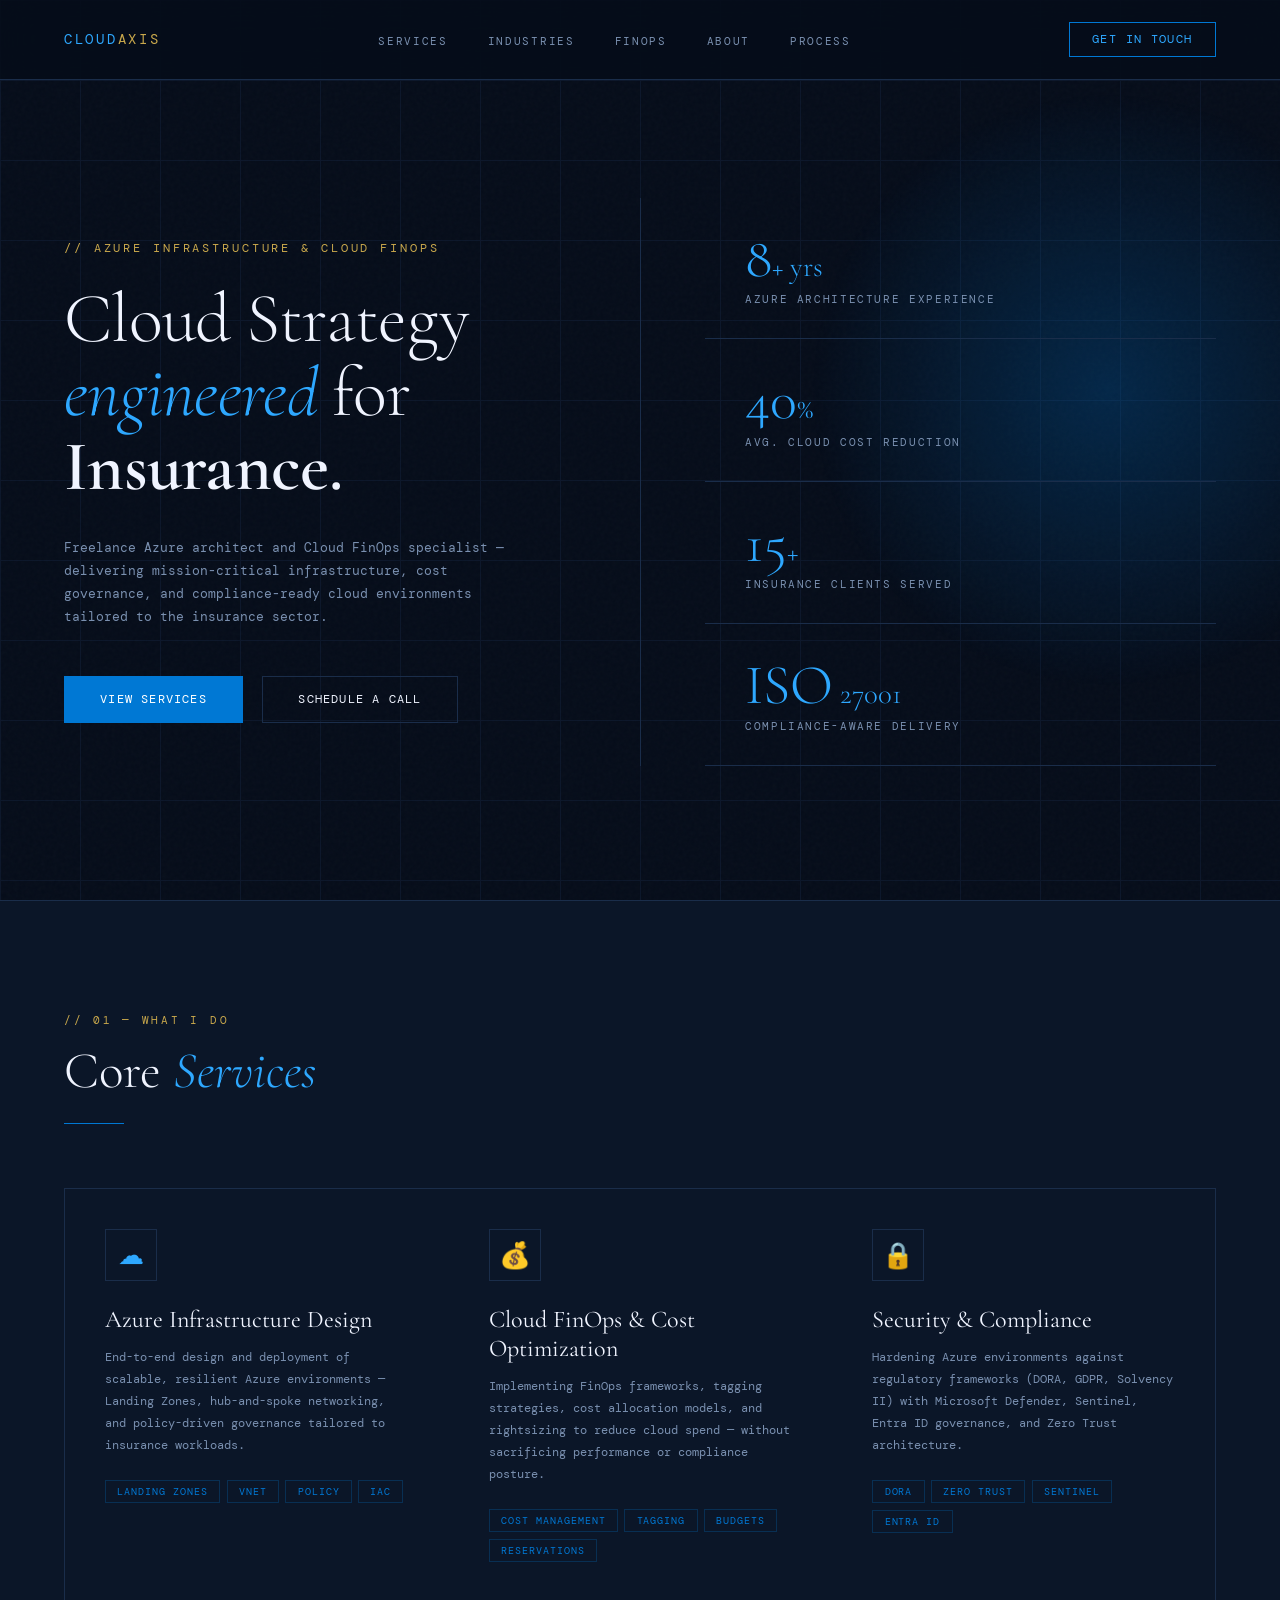
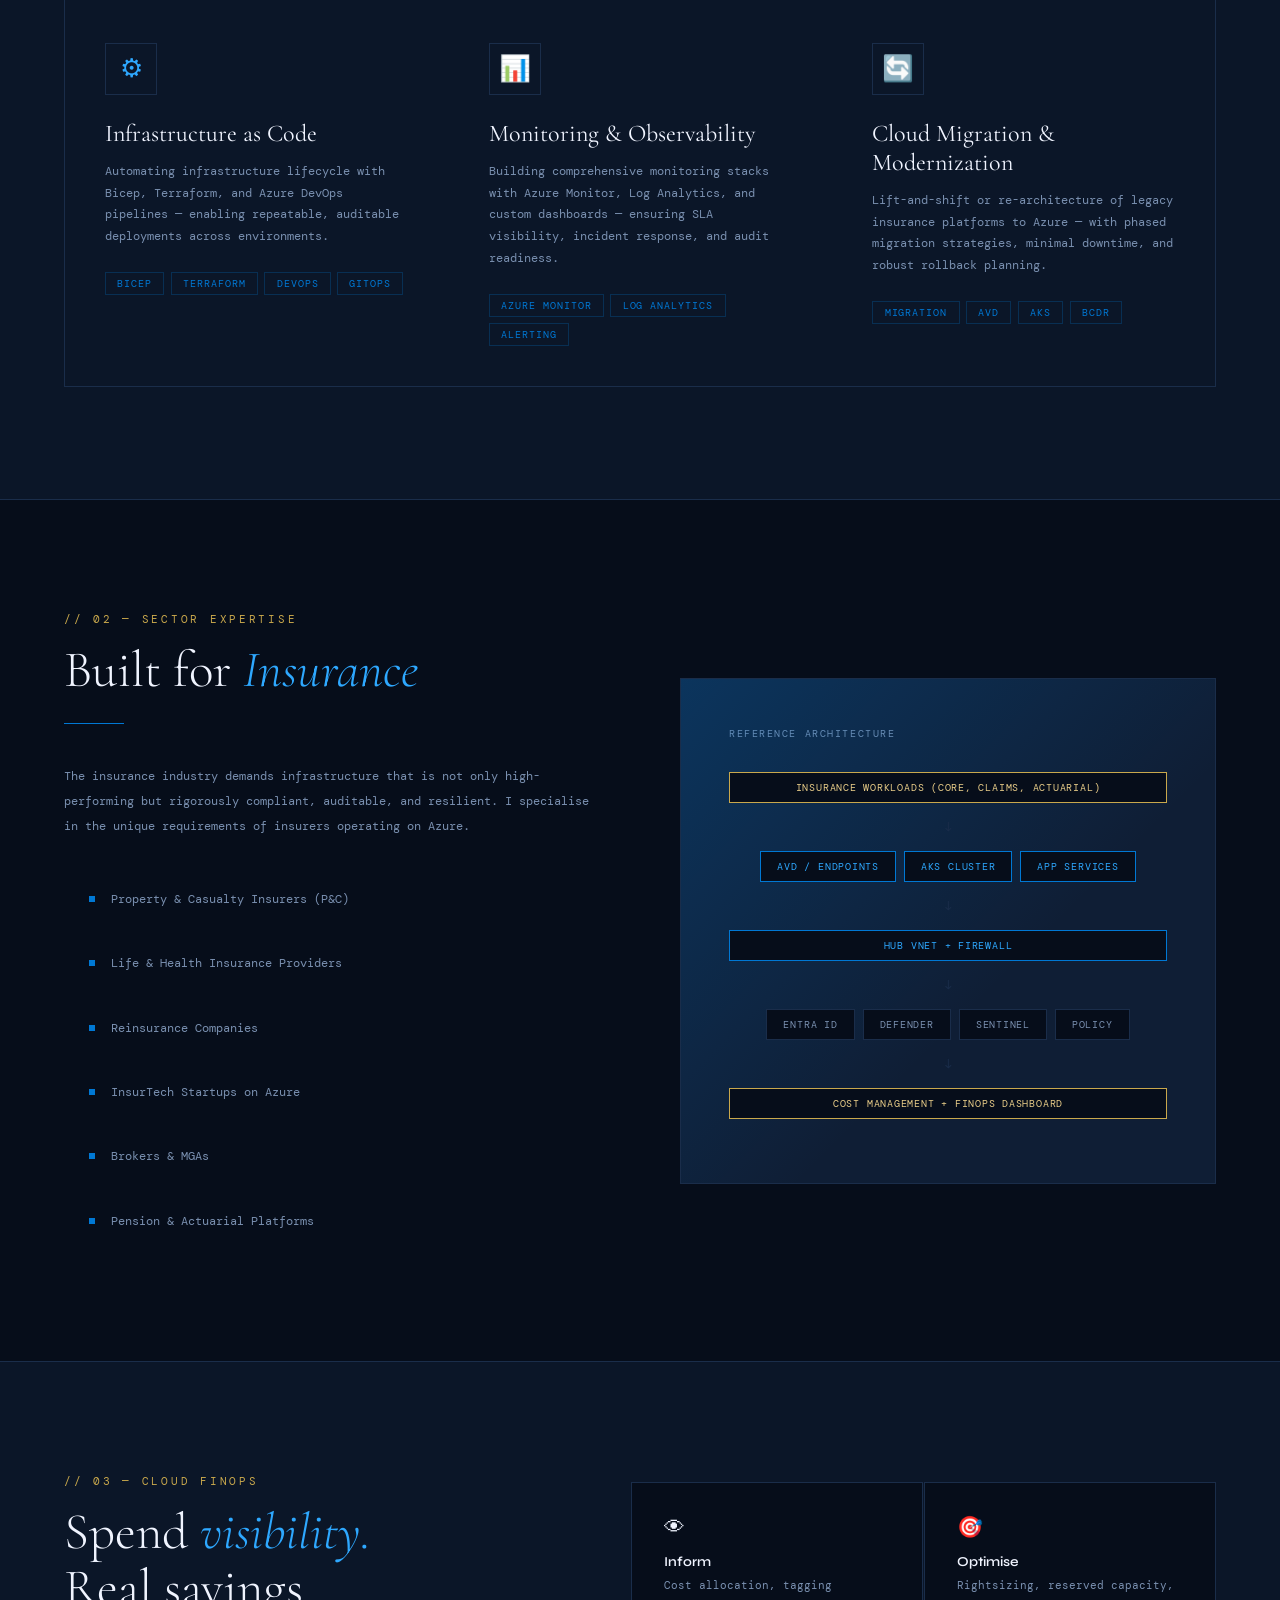
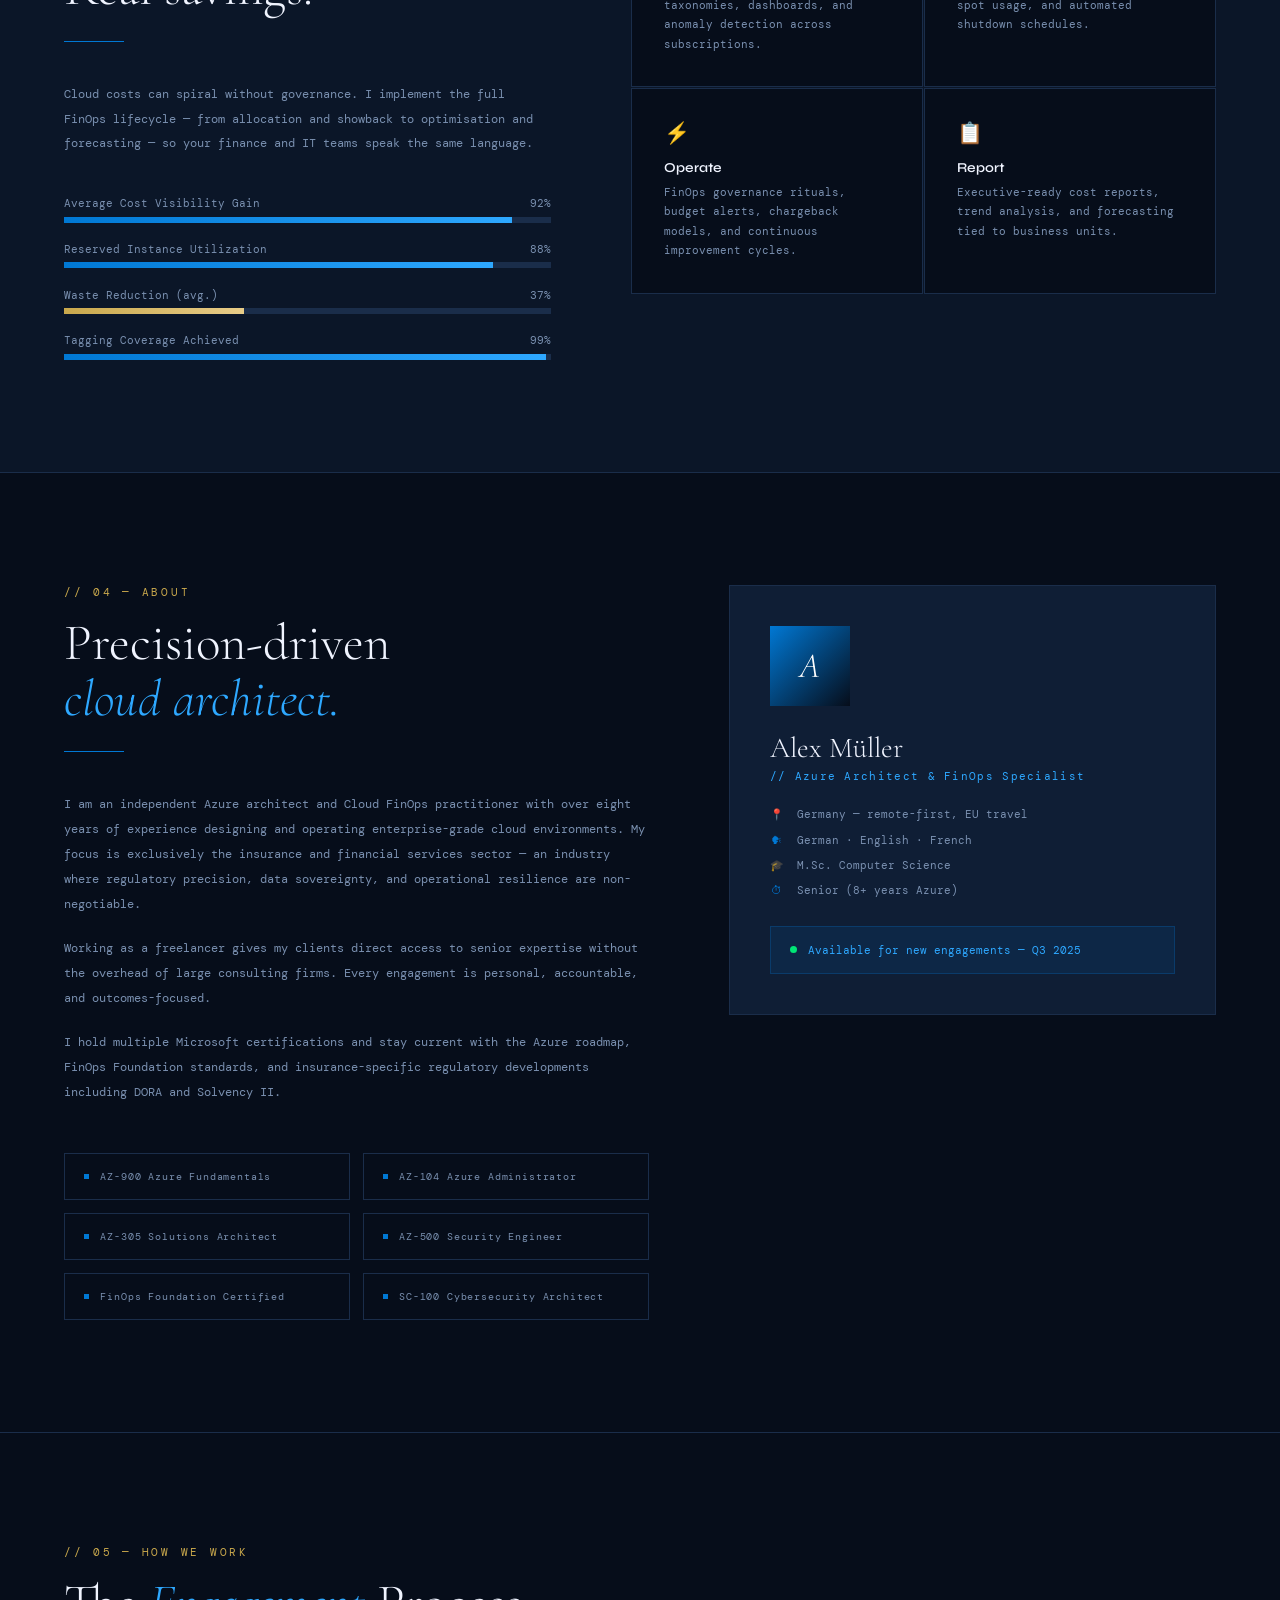
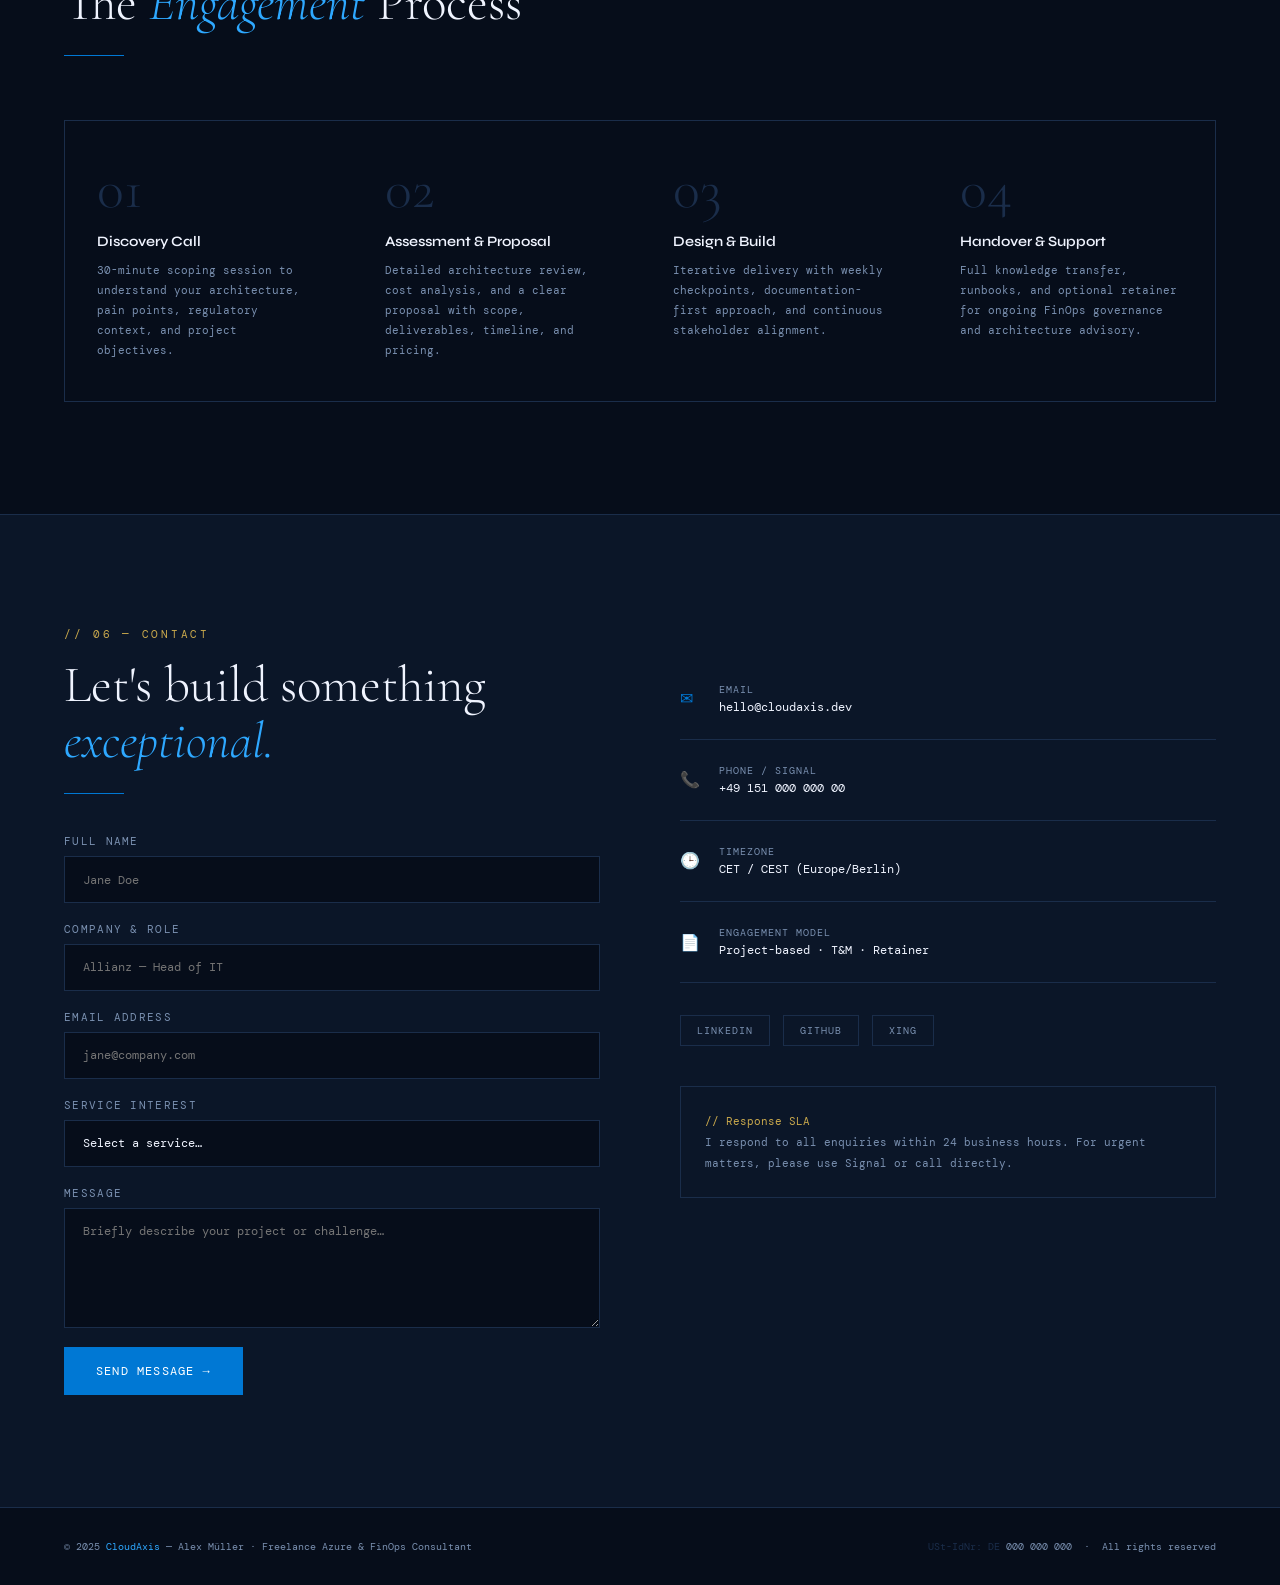
==== commit c98f885c: "Hamburger Menu" ====
--- a/cloudaxis-website/index.html
+++ b/cloudaxis-website/index.html
@@ -18,9 +18,6 @@
 </head>
 <body>
 
-  <!-- Custom Cursor -->
-  <div id="cursor"></div>
-  <div id="cursor-ring"></div>
 
   <!-- ── Navigation ───────────────────────────────────────── -->
   <nav>
@@ -33,6 +30,9 @@
       <li><a href="#process">Process</a></li>
     </ul>
     <a class="nav-cta" href="#contact">Get in Touch</a>
+    <button class="nav-hamburger" aria-label="Toggle menu" aria-expanded="false">
+      <span></span><span></span><span></span>
+    </button>
   </nav>
 
   <!-- ── Hero ─────────────────────────────────────────────── -->
--- a/cloudaxis-website/assets/css/styles.css
+++ b/cloudaxis-website/assets/css/styles.css
@@ -38,35 +38,9 @@
   color:        var(--white);
   font-family:  var(--font-sans);
   overflow-x:   hidden;
-  cursor:       none;
-}
-
-/* ── Custom Cursor ── */
-#cursor {
-  position:       fixed;
-  width:          10px;
-  height:         10px;
-  background:     var(--azure-lt);
-  border-radius:  50%;
-  pointer-events: none;
-  z-index:        9999;
-  transform:      translate(-50%, -50%);
-  transition:     width .2s, height .2s, background .2s;
-  mix-blend-mode: screen;
-}
-#cursor-ring {
-  position:       fixed;
-  width:          36px;
-  height:         36px;
-  border:         1px solid var(--azure);
-  border-radius:  50%;
-  pointer-events: none;
-  z-index:        9998;
-  transform:      translate(-50%, -50%);
-  transition:     transform .12s ease, width .25s, height .25s, opacity .25s;
-  opacity:        .6;
-}
-body:hover #cursor { opacity: 1; }
+  cursor:       auto;
+}
+
 
 /* ── Background Effects ── */
 /* Noise overlay */
@@ -804,3 +778,56 @@
   .finops-pillars { grid-template-columns: 1fr; }
   footer { flex-direction: column; gap: .8rem; text-align: center; }
 }
+/* ── Hamburger Button (hidden on desktop) ── */
+.nav-hamburger {
+  display:        none;
+  flex-direction: column;
+  justify-content:center;
+  gap:            5px;
+  background:     none;
+  border:         1px solid var(--border);
+  padding:        .5rem .6rem;
+  cursor:         pointer;
+  z-index:        200;
+}
+.nav-hamburger span {
+  display:    block;
+  width:      22px;
+  height:     1px;
+  background: var(--white);
+  transition: transform .3s, opacity .3s;
+}
+
+/* Animated X state */
+.nav-hamburger.open span:nth-child(1) { transform: translateY(6px) rotate(45deg); }
+.nav-hamburger.open span:nth-child(2) { opacity: 0; }
+.nav-hamburger.open span:nth-child(3) { transform: translateY(-6px) rotate(-45deg); }
+
+/* ── Mobile Menu Overlay ── */
+@media (max-width: 900px) {
+  .nav-cta       { display: none; }
+  .nav-hamburger { display: flex; }
+
+  .nav-links {
+    display:         flex;
+    flex-direction:  column;
+    align-items:     center;
+    justify-content: center;
+    gap:             2rem;
+    position:        fixed;
+    inset:           0;
+    background:      var(--navy);
+    z-index:         150;
+    opacity:         0;
+    pointer-events:  none;
+    transition:      opacity .3s ease;
+  }
+  .nav-links.open {
+    opacity:        1;
+    pointer-events: auto;
+  }
+  .nav-links a {
+    font-size:   1rem;
+    letter-spacing: .2em;
+  }
+}
